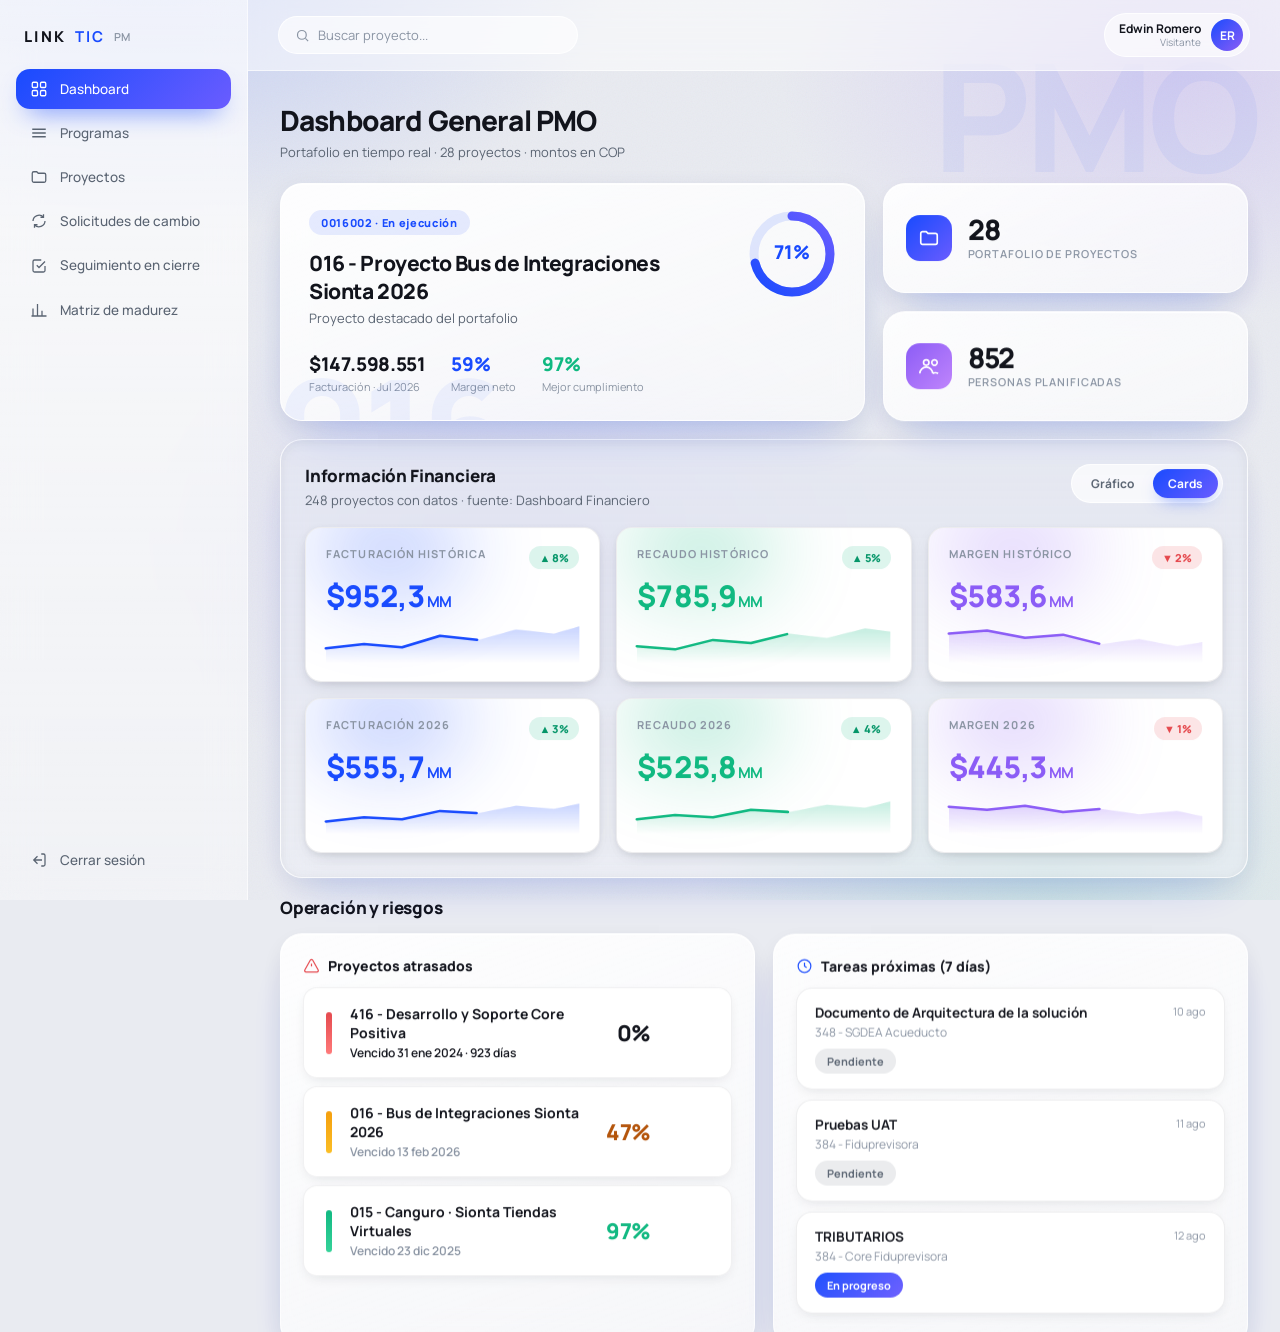
==== index.html @ dd808eeb "Redirección de raíz al dashboard Co-Authored-By: Claude Fable 5 <noreply@anthropic.com>" ====
<!DOCTYPE html>
<html lang="es">
<head>
<meta charset="utf-8">
<title>Dashboard PMO</title>
<meta http-equiv="refresh" content="0; url=dashboard.html">
<link rel="canonical" href="dashboard.html">
</head>
<body>
<p>Redirigiendo al <a href="dashboard.html">Dashboard PMO</a>…</p>
</body>
</html>
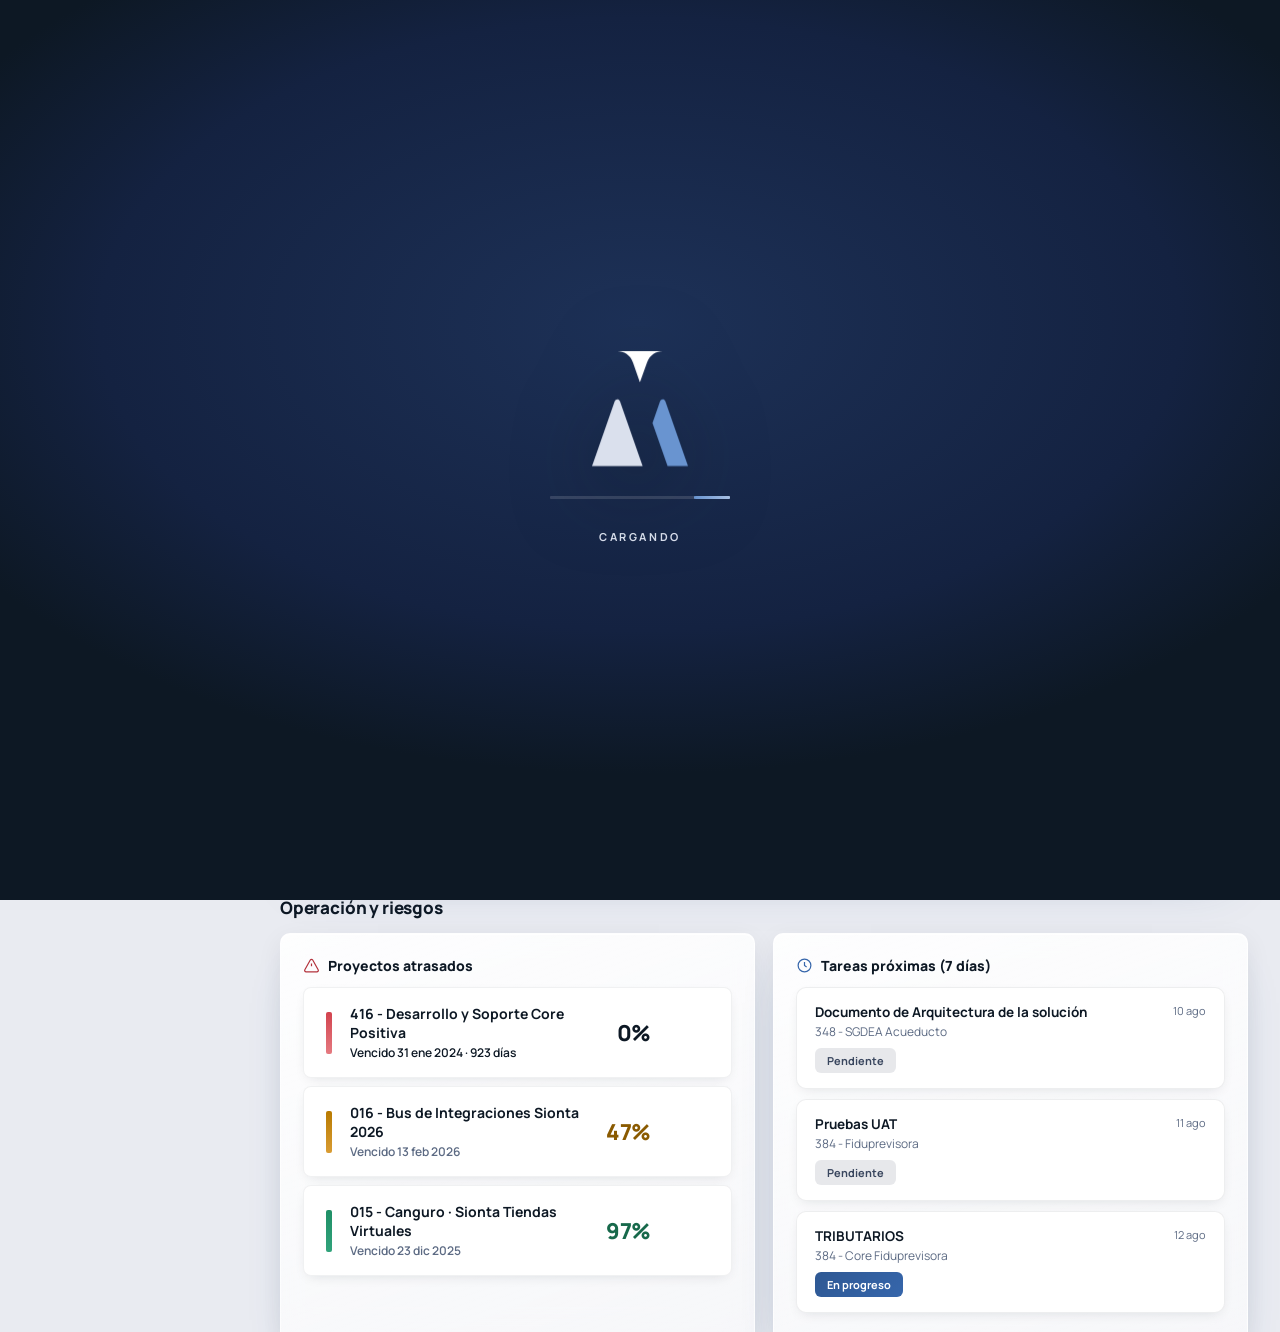
==== commit 1f71ff03: "Rediseño Ui-PMO: paleta oficial, marca, pantalla de carga y estilo técnico - Paleta base derivada de" ====
--- a/index.html
+++ b/index.html
@@ -2,7 +2,8 @@
 <html lang="es">
 <head>
 <meta charset="utf-8">
-<title>Dashboard PMO</title>
+<title>Visor PMO</title>
+<link rel="icon" type="image/svg+xml" href="assets/Recurso%209.svg">
 <meta http-equiv="refresh" content="0; url=dashboard.html">
 <link rel="canonical" href="dashboard.html">
 </head>
